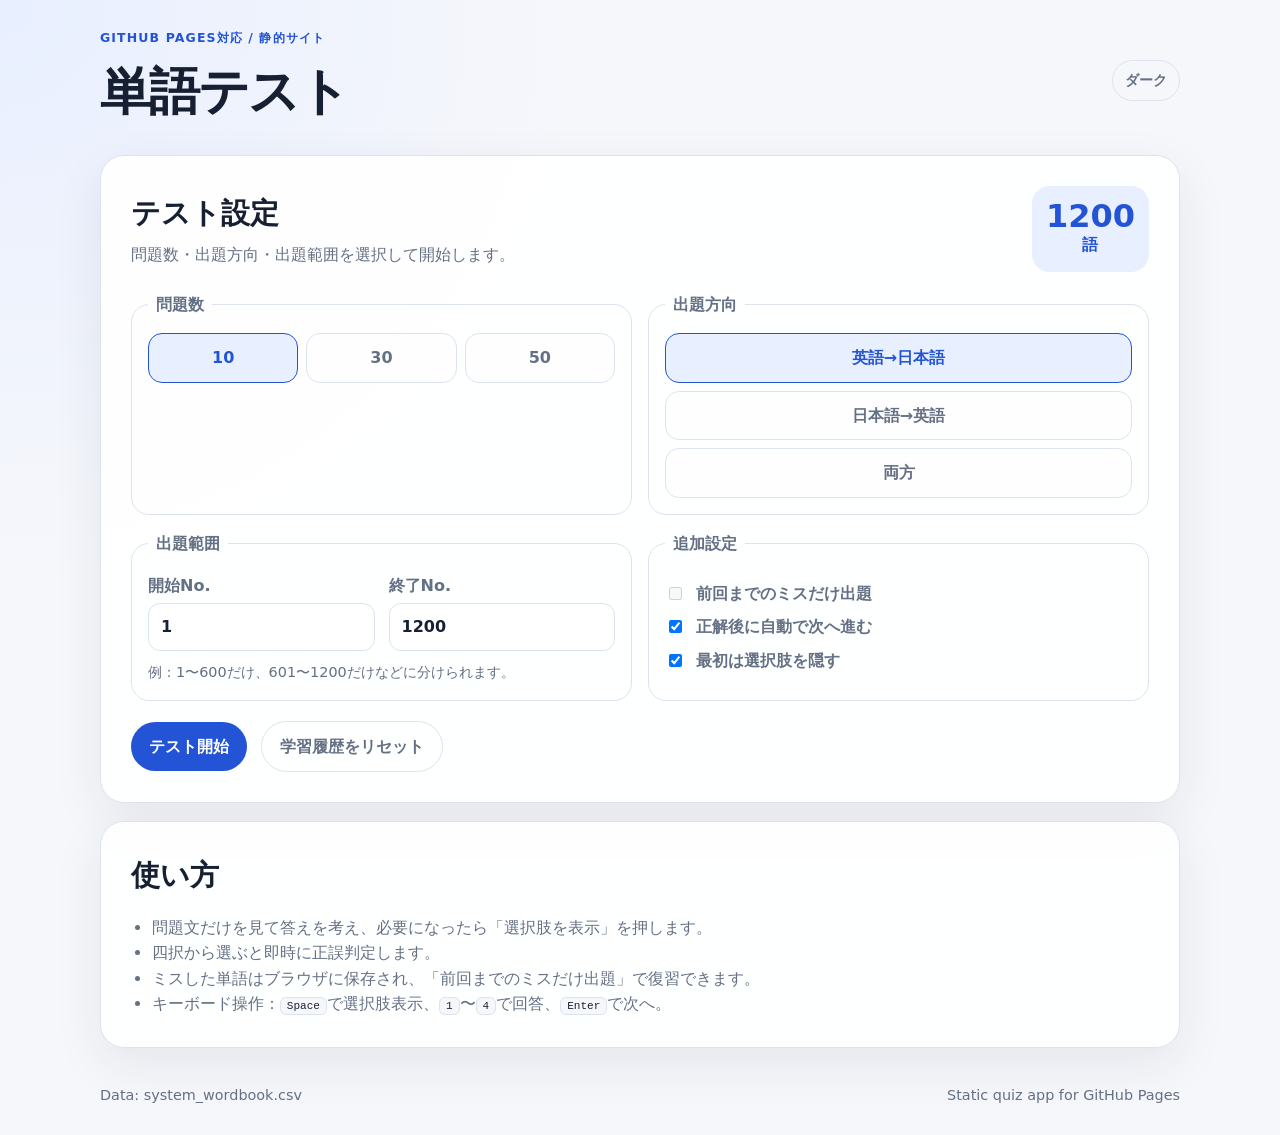
==== docs/index.html @ de62c433 "Add files via upload" ====
<!doctype html>
<html lang="ja">
<head>
  <meta charset="utf-8" />
  <meta name="viewport" content="width=device-width, initial-scale=1" />
  <title>単語テスト | System Wordbook</title>
  <meta name="description" content="CSVから作成した英単語四択テスト。日本語→英語、英語→日本語、混合に対応。" />
  <link rel="stylesheet" href="style.css" />
</head>
<body>
  <header class="site-header">
    <div>
      <p class="eyebrow">GitHub Pages対応 / 静的サイト</p>
      <h1>単語テスト</h1>
    </div>
    <button id="theme-toggle" class="ghost small" type="button" aria-label="テーマ切替">ダーク</button>
  </header>

  <main class="app-shell">
    <section id="setup-card" class="card setup-card">
      <div class="section-head">
        <div>
          <h2>テスト設定</h2>
          <p>問題数・出題方向・出題範囲を選択して開始します。</p>
        </div>
        <div class="word-count"><span id="total-words">0</span>語</div>
      </div>

      <div class="controls-grid">
        <fieldset>
          <legend>問題数</legend>
          <div class="segmented" role="radiogroup" aria-label="問題数">
            <label><input type="radio" name="count" value="10" checked><span>10</span></label>
            <label><input type="radio" name="count" value="30"><span>30</span></label>
            <label><input type="radio" name="count" value="50"><span>50</span></label>
          </div>
        </fieldset>

        <fieldset>
          <legend>出題方向</legend>
          <div class="segmented wide" role="radiogroup" aria-label="出題方向">
            <label><input type="radio" name="mode" value="en-ja" checked><span>英語→日本語</span></label>
            <label><input type="radio" name="mode" value="ja-en"><span>日本語→英語</span></label>
            <label><input type="radio" name="mode" value="mixed"><span>両方</span></label>
          </div>
        </fieldset>

        <fieldset>
          <legend>出題範囲</legend>
          <div class="range-row">
            <label>開始No.<input id="range-start" type="number" min="1" value="1" inputmode="numeric"></label>
            <label>終了No.<input id="range-end" type="number" min="1" value="1200" inputmode="numeric"></label>
          </div>
          <p class="hint">例：1〜600だけ、601〜1200だけなどに分けられます。</p>
        </fieldset>

        <fieldset>
          <legend>追加設定</legend>
          <label class="check"><input id="wrong-only" type="checkbox"> 前回までのミスだけ出題</label>
          <label class="check"><input id="auto-next" type="checkbox" checked> 正解後に自動で次へ進む</label>
          <label class="check"><input id="hide-choices" type="checkbox" checked> 最初は選択肢を隠す</label>
        </fieldset>
      </div>

      <div class="action-row">
        <button id="start-btn" class="primary" type="button">テスト開始</button>
        <button id="reset-stats-btn" class="ghost" type="button">学習履歴をリセット</button>
      </div>
    </section>

    <section id="quiz-card" class="card quiz-card hidden" aria-live="polite">
      <div class="quiz-topbar">
        <div>
          <p id="mode-label" class="eyebrow">英語→日本語</p>
          <h2 id="progress-label">1 / 10</h2>
        </div>
        <div class="scorebox">
          <span>正解 <b id="score-now">0</b></span>
          <span>連続 <b id="streak-now">0</b></span>
        </div>
      </div>

      <div class="progress" aria-hidden="true"><div id="progress-bar"></div></div>

      <article class="question-panel">
        <p id="direction-pill" class="pill">英語を日本語に</p>
        <div id="question-text" class="question-text"></div>
        <p id="question-sub" class="question-sub"></p>
      </article>

      <div id="choices-cover" class="choices-cover">
        <p>選択肢はまだ表示されていません。</p>
        <button id="show-choices-btn" class="secondary" type="button">選択肢を表示</button>
      </div>

      <div id="choices" class="choices hidden"></div>

      <div id="feedback" class="feedback hidden"></div>

      <div class="action-row between">
        <button id="quit-btn" class="ghost" type="button">終了</button>
        <div class="right-actions">
          <button id="skip-btn" class="ghost" type="button">スキップ</button>
          <button id="next-btn" class="primary hidden" type="button">次へ</button>
        </div>
      </div>
    </section>

    <section id="result-card" class="card result-card hidden">
      <div class="section-head">
        <div>
          <p class="eyebrow">結果</p>
          <h2 id="result-title">0 / 0</h2>
          <p id="result-message"></p>
        </div>
        <div class="result-rate"><span id="result-rate">0</span>%</div>
      </div>

      <div class="result-grid">
        <div class="metric"><span>正解数</span><b id="metric-correct">0</b></div>
        <div class="metric"><span>ミス</span><b id="metric-wrong">0</b></div>
        <div class="metric"><span>スキップ</span><b id="metric-skip">0</b></div>
        <div class="metric"><span>最高連続正解</span><b id="metric-best-streak">0</b></div>
      </div>

      <div id="review-wrap" class="review-wrap hidden">
        <h3>復習リスト</h3>
        <div id="review-list" class="review-list"></div>
      </div>

      <div class="action-row">
        <button id="retry-wrong-btn" class="secondary" type="button">ミスだけ再テスト</button>
        <button id="back-setup-btn" class="primary" type="button">設定に戻る</button>
      </div>
    </section>

    <section class="card help-card">
      <h2>使い方</h2>
      <ul>
        <li>問題文だけを見て答えを考え、必要になったら「選択肢を表示」を押します。</li>
        <li>四択から選ぶと即時に正誤判定します。</li>
        <li>ミスした単語はブラウザに保存され、「前回までのミスだけ出題」で復習できます。</li>
        <li>キーボード操作：<kbd>Space</kbd>で選択肢表示、<kbd>1</kbd>〜<kbd>4</kbd>で回答、<kbd>Enter</kbd>で次へ。</li>
      </ul>
    </section>
  </main>

  <footer class="site-footer">
    <span>Data: system_wordbook.csv</span>
    <span>Static quiz app for GitHub Pages</span>
  </footer>

  <script src="words.js"></script>
  <script src="app.js"></script>
</body>
</html>
---- docs/style.css ----
:root {
  --bg: #f6f7fb;
  --card: #ffffff;
  --text: #172033;
  --muted: #647084;
  --border: #dde3ee;
  --accent: #2454d6;
  --accent-soft: #e8efff;
  --ok: #147d46;
  --ok-soft: #e9f8ef;
  --bad: #c73737;
  --bad-soft: #fff0f0;
  --warn: #9c6b00;
  --shadow: 0 16px 50px rgba(23, 32, 51, .08);
}

[data-theme="dark"] {
  --bg: #0d111a;
  --card: #151b27;
  --text: #eef3ff;
  --muted: #9aa7bd;
  --border: #2a3445;
  --accent: #7aa2ff;
  --accent-soft: #1d2a44;
  --ok: #60d394;
  --ok-soft: #133324;
  --bad: #ff8888;
  --bad-soft: #351c21;
  --warn: #ffd166;
  --shadow: 0 18px 60px rgba(0, 0, 0, .22);
}

* { box-sizing: border-box; }
html { min-height: 100%; }
body {
  margin: 0;
  min-height: 100%;
  font-family: system-ui, -apple-system, BlinkMacSystemFont, "Segoe UI", sans-serif;
  color: var(--text);
  background: radial-gradient(circle at top left, var(--accent-soft), transparent 36rem), var(--bg);
  line-height: 1.6;
}

button, input { font: inherit; }
button { cursor: pointer; }
button:disabled { cursor: not-allowed; opacity: .55; }
.hidden { display: none !important; }

.site-header, .site-footer, .app-shell {
  width: min(1080px, calc(100% - 32px));
  margin-inline: auto;
}

.site-header {
  padding: 28px 0 12px;
  display: flex;
  align-items: center;
  justify-content: space-between;
  gap: 16px;
}

h1, h2, h3, p { margin-top: 0; }
h1 { margin-bottom: 0; font-size: clamp(2rem, 5vw, 3.2rem); letter-spacing: -0.04em; }
h2 { margin-bottom: .35rem; font-size: clamp(1.25rem, 3vw, 1.8rem); }
h3 { margin-bottom: .8rem; }

.eyebrow {
  margin-bottom: .2rem;
  color: var(--accent);
  font-size: .78rem;
  font-weight: 800;
  letter-spacing: .09em;
  text-transform: uppercase;
}

.app-shell {
  display: grid;
  gap: 18px;
  padding: 10px 0 36px;
}

.card {
  background: color-mix(in srgb, var(--card) 95%, transparent);
  border: 1px solid var(--border);
  border-radius: 24px;
  padding: clamp(18px, 4vw, 30px);
  box-shadow: var(--shadow);
}

.section-head, .quiz-topbar, .action-row, .between, .right-actions, .range-row, .scorebox {
  display: flex;
  align-items: center;
  gap: 14px;
}
.section-head, .quiz-topbar, .between { justify-content: space-between; }
.section-head { margin-bottom: 20px; }
.section-head p { color: var(--muted); margin-bottom: 0; }

.word-count, .result-rate {
  min-width: 92px;
  padding: 14px;
  border-radius: 18px;
  background: var(--accent-soft);
  color: var(--accent);
  font-weight: 900;
  text-align: center;
}
.word-count span, .result-rate span { font-size: 2rem; display: block; line-height: 1; }

.controls-grid {
  display: grid;
  grid-template-columns: repeat(2, minmax(0, 1fr));
  gap: 16px;
}

fieldset {
  border: 1px solid var(--border);
  border-radius: 18px;
  padding: 16px;
  margin: 0;
}
legend { padding: 0 8px; font-weight: 800; color: var(--muted); }

.segmented {
  display: grid;
  grid-template-columns: repeat(3, 1fr);
  gap: 8px;
}
.segmented.wide { grid-template-columns: 1fr; }
.segmented input { position: absolute; opacity: 0; pointer-events: none; }
.segmented span {
  display: block;
  padding: 11px 10px;
  border: 1px solid var(--border);
  border-radius: 14px;
  text-align: center;
  font-weight: 800;
  color: var(--muted);
  background: color-mix(in srgb, var(--card) 88%, var(--bg));
}
.segmented input:checked + span {
  border-color: var(--accent);
  background: var(--accent-soft);
  color: var(--accent);
}

.range-row { align-items: stretch; }
.range-row label { flex: 1; color: var(--muted); font-weight: 800; }
.range-row input {
  display: block;
  width: 100%;
  margin-top: 5px;
  padding: 10px 12px;
  border: 1px solid var(--border);
  border-radius: 12px;
  background: var(--card);
  color: var(--text);
}
.hint { margin: 10px 0 0; color: var(--muted); font-size: .9rem; }
.check { display: block; margin: 8px 0; color: var(--muted); font-weight: 700; }
.check input { margin-right: 8px; transform: translateY(1px); }

.action-row { margin-top: 20px; flex-wrap: wrap; }
.right-actions { margin-left: auto; }

button {
  border: 0;
  border-radius: 999px;
  padding: 12px 18px;
  font-weight: 850;
  transition: transform .12s ease, opacity .12s ease, border-color .12s ease;
}
button:hover { transform: translateY(-1px); }
.primary { background: var(--accent); color: white; }
.secondary { background: var(--accent-soft); color: var(--accent); }
.ghost { background: transparent; color: var(--muted); border: 1px solid var(--border); }
.small { padding: 8px 12px; font-size: .9rem; }

.quiz-card { position: relative; overflow: hidden; }
.scorebox {
  padding: 10px 14px;
  border: 1px solid var(--border);
  border-radius: 16px;
  color: var(--muted);
  font-weight: 700;
}
.scorebox b { color: var(--text); }
.progress {
  height: 9px;
  background: var(--accent-soft);
  border-radius: 999px;
  overflow: hidden;
  margin: 8px 0 24px;
}
.progress > div { height: 100%; width: 0%; background: var(--accent); transition: width .2s ease; }

.question-panel {
  padding: clamp(20px, 5vw, 38px);
  border: 1px solid var(--border);
  border-radius: 24px;
  background: linear-gradient(135deg, color-mix(in srgb, var(--accent-soft) 72%, transparent), transparent);
  text-align: center;
}
.pill {
  display: inline-block;
  margin-bottom: 12px;
  padding: 5px 10px;
  border-radius: 999px;
  background: var(--card);
  color: var(--muted);
  border: 1px solid var(--border);
  font-weight: 800;
  font-size: .86rem;
}
.question-text {
  min-height: 72px;
  display: grid;
  place-items: center;
  font-size: clamp(2rem, 7vw, 4.4rem);
  font-weight: 900;
  letter-spacing: -0.04em;
  word-break: break-word;
}
.question-text.japanese { font-size: clamp(1.55rem, 5vw, 3rem); letter-spacing: -0.02em; }
.question-sub { color: var(--muted); margin: 12px 0 0; }

.choices-cover {
  margin-top: 18px;
  padding: 22px;
  border: 1px dashed var(--border);
  border-radius: 20px;
  text-align: center;
  color: var(--muted);
}
.choices-cover p { margin-bottom: 12px; }

.choices {
  display: grid;
  grid-template-columns: repeat(2, minmax(0, 1fr));
  gap: 12px;
  margin-top: 18px;
}
.choice-btn {
  width: 100%;
  min-height: 68px;
  border: 1px solid var(--border);
  border-radius: 18px;
  background: color-mix(in srgb, var(--card) 85%, var(--bg));
  color: var(--text);
  text-align: left;
  padding: 16px;
  white-space: normal;
}
.choice-btn .num {
  display: inline-grid;
  place-items: center;
  width: 28px;
  height: 28px;
  margin-right: 8px;
  border-radius: 999px;
  background: var(--accent-soft);
  color: var(--accent);
  font-size: .86rem;
}
.choice-btn.correct { border-color: var(--ok); background: var(--ok-soft); color: var(--ok); }
.choice-btn.wrong { border-color: var(--bad); background: var(--bad-soft); color: var(--bad); }
.choice-btn.dim { opacity: .62; }

.feedback {
  margin-top: 16px;
  padding: 14px 16px;
  border-radius: 16px;
  font-weight: 800;
}
.feedback.ok { background: var(--ok-soft); color: var(--ok); }
.feedback.bad { background: var(--bad-soft); color: var(--bad); }
.feedback small { display: block; margin-top: 4px; color: var(--muted); font-weight: 700; }

.result-grid {
  display: grid;
  grid-template-columns: repeat(4, 1fr);
  gap: 12px;
}
.metric {
  border: 1px solid var(--border);
  border-radius: 18px;
  padding: 16px;
  background: color-mix(in srgb, var(--card) 88%, var(--bg));
}
.metric span { display: block; color: var(--muted); font-weight: 800; }
.metric b { font-size: 2rem; }

.review-wrap { margin-top: 24px; }
.review-list {
  display: grid;
  gap: 8px;
  max-height: 360px;
  overflow: auto;
  padding-right: 4px;
}
.review-item {
  display: grid;
  grid-template-columns: 64px 1fr 1.3fr;
  gap: 10px;
  padding: 12px;
  border: 1px solid var(--border);
  border-radius: 14px;
  background: color-mix(in srgb, var(--card) 88%, var(--bg));
}
.review-item span:first-child { color: var(--muted); font-weight: 800; }
.review-item b { word-break: break-word; }
.review-item em { color: var(--muted); font-style: normal; }

.help-card ul { margin-bottom: 0; padding-left: 1.3rem; color: var(--muted); }
kbd {
  padding: 2px 6px;
  border: 1px solid var(--border);
  border-radius: 6px;
  background: var(--bg);
  color: var(--text);
  font-size: .85em;
}

.site-footer {
  display: flex;
  justify-content: space-between;
  gap: 12px;
  padding: 0 0 28px;
  color: var(--muted);
  font-size: .9rem;
}

@media (max-width: 780px) {
  .controls-grid, .choices, .result-grid { grid-template-columns: 1fr; }
  .section-head, .quiz-topbar, .site-header, .site-footer { align-items: flex-start; }
  .section-head, .site-footer { flex-direction: column; }
  .scorebox { width: 100%; justify-content: space-between; }
  .review-item { grid-template-columns: 48px 1fr; }
  .review-item em { grid-column: 2; }
  .right-actions { margin-left: 0; width: 100%; justify-content: space-between; }
  .action-row > button { flex: 1; }
}
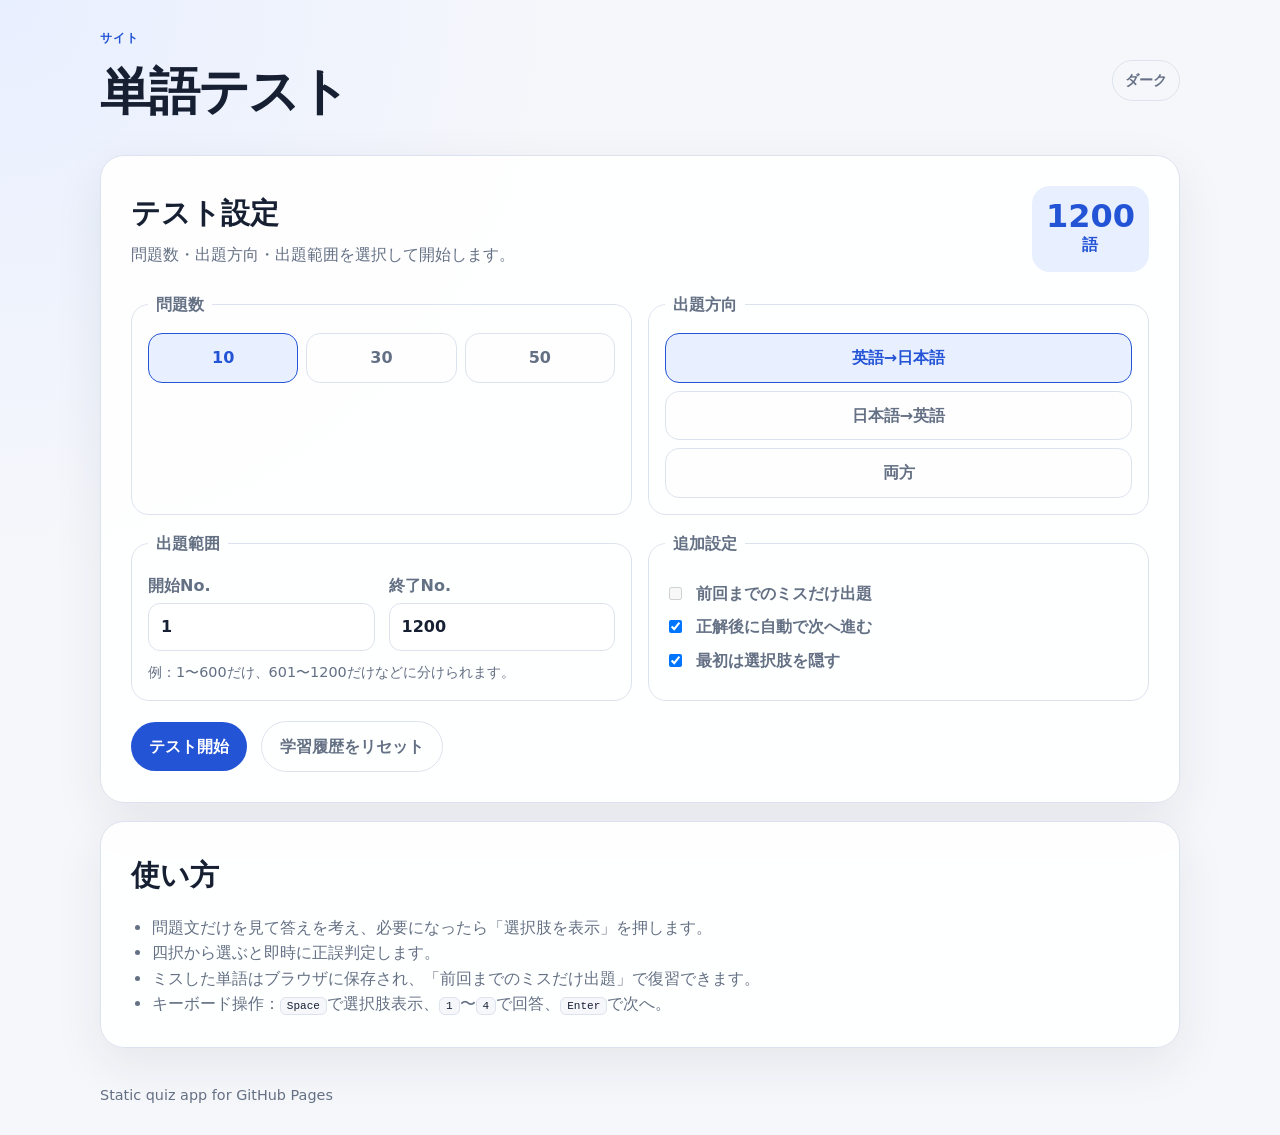
==== commit d8be520d: "Update index.html" ====
--- a/docs/index.html
+++ b/docs/index.html
@@ -3,14 +3,14 @@
 <head>
   <meta charset="utf-8" />
   <meta name="viewport" content="width=device-width, initial-scale=1" />
-  <title>単語テスト | System Wordbook</title>
+  <title>単語テスト</title>
   <meta name="description" content="CSVから作成した英単語四択テスト。日本語→英語、英語→日本語、混合に対応。" />
   <link rel="stylesheet" href="style.css" />
 </head>
 <body>
   <header class="site-header">
     <div>
-      <p class="eyebrow">GitHub Pages対応 / 静的サイト</p>
+      <p class="eyebrow">サイト</p>
       <h1>単語テスト</h1>
     </div>
     <button id="theme-toggle" class="ghost small" type="button" aria-label="テーマ切替">ダーク</button>
@@ -146,7 +146,6 @@
   </main>
 
   <footer class="site-footer">
-    <span>Data: system_wordbook.csv</span>
     <span>Static quiz app for GitHub Pages</span>
   </footer>
 
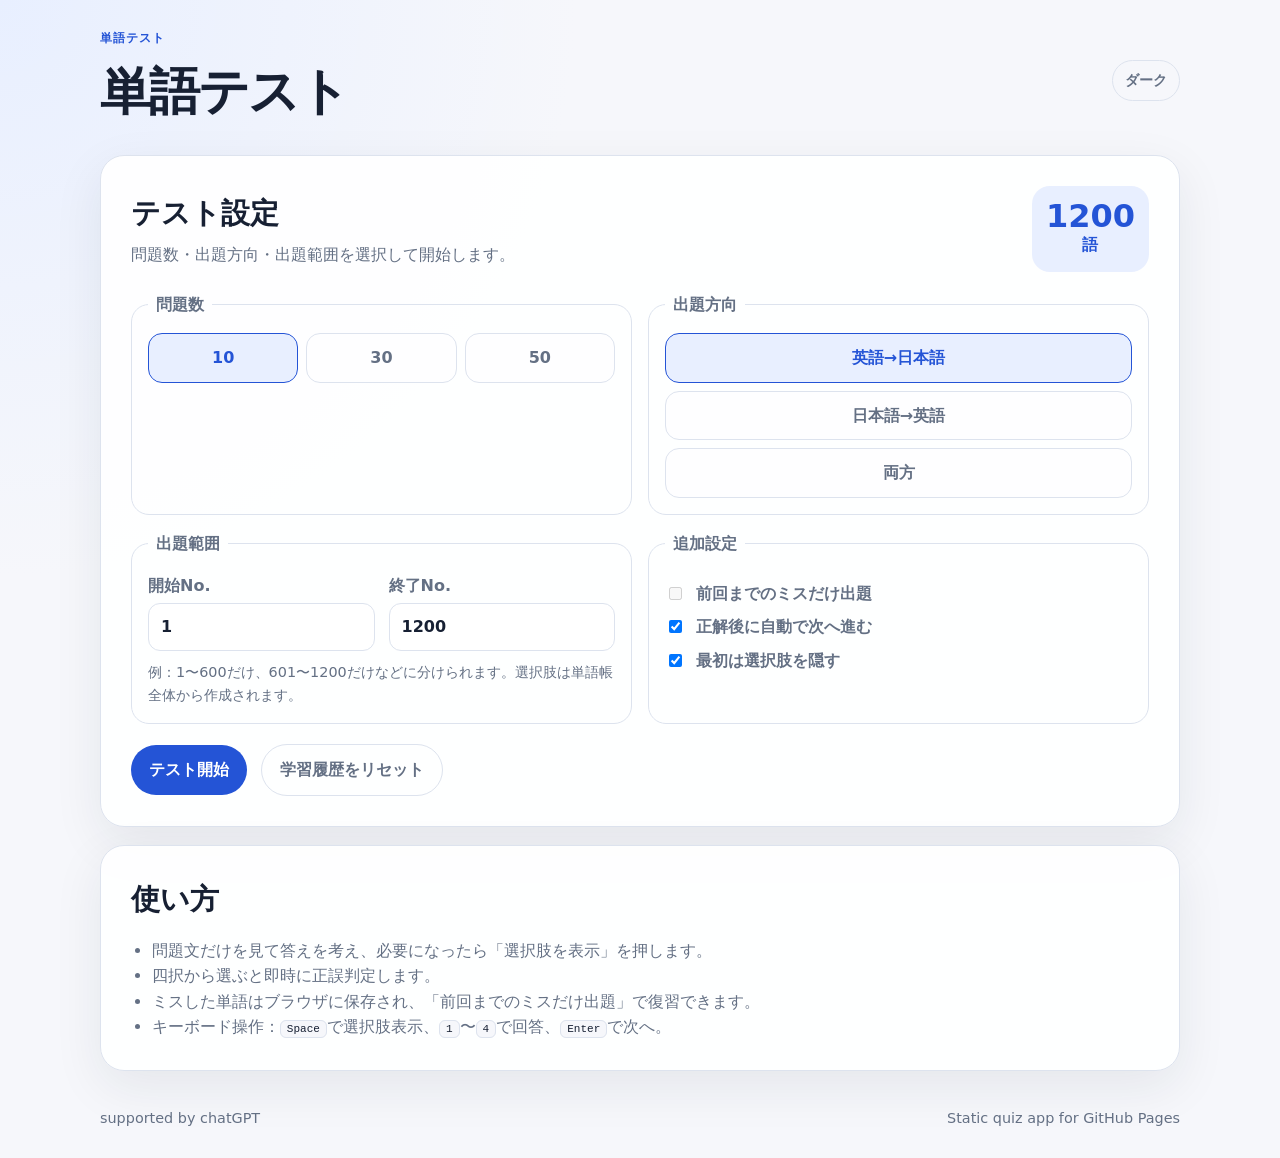
==== commit 721c3a7f: "Add files via upload" ====
--- a/docs/index.html
+++ b/docs/index.html
@@ -4,13 +4,13 @@
   <meta charset="utf-8" />
   <meta name="viewport" content="width=device-width, initial-scale=1" />
   <title>単語テスト</title>
-  <meta name="description" content="CSVから作成した英単語四択テスト。日本語→英語、英語→日本語、混合に対応。" />
+  <meta name="description" content="英単語四択テスト。日本語→英語、英語→日本語、混合に対応。" />
   <link rel="stylesheet" href="style.css" />
 </head>
 <body>
   <header class="site-header">
     <div>
-      <p class="eyebrow">サイト</p>
+      <p class="eyebrow">単語テスト</p>
       <h1>単語テスト</h1>
     </div>
     <button id="theme-toggle" class="ghost small" type="button" aria-label="テーマ切替">ダーク</button>
@@ -51,7 +51,7 @@
             <label>開始No.<input id="range-start" type="number" min="1" value="1" inputmode="numeric"></label>
             <label>終了No.<input id="range-end" type="number" min="1" value="1200" inputmode="numeric"></label>
           </div>
-          <p class="hint">例：1〜600だけ、601〜1200だけなどに分けられます。</p>
+          <p class="hint">例：1〜600だけ、601〜1200だけなどに分けられます。選択肢は単語帳全体から作成されます。</p>
         </fieldset>
 
         <fieldset>
@@ -146,6 +146,7 @@
   </main>
 
   <footer class="site-footer">
+    <span>supported by chatGPT</span>
     <span>Static quiz app for GitHub Pages</span>
   </footer>
 
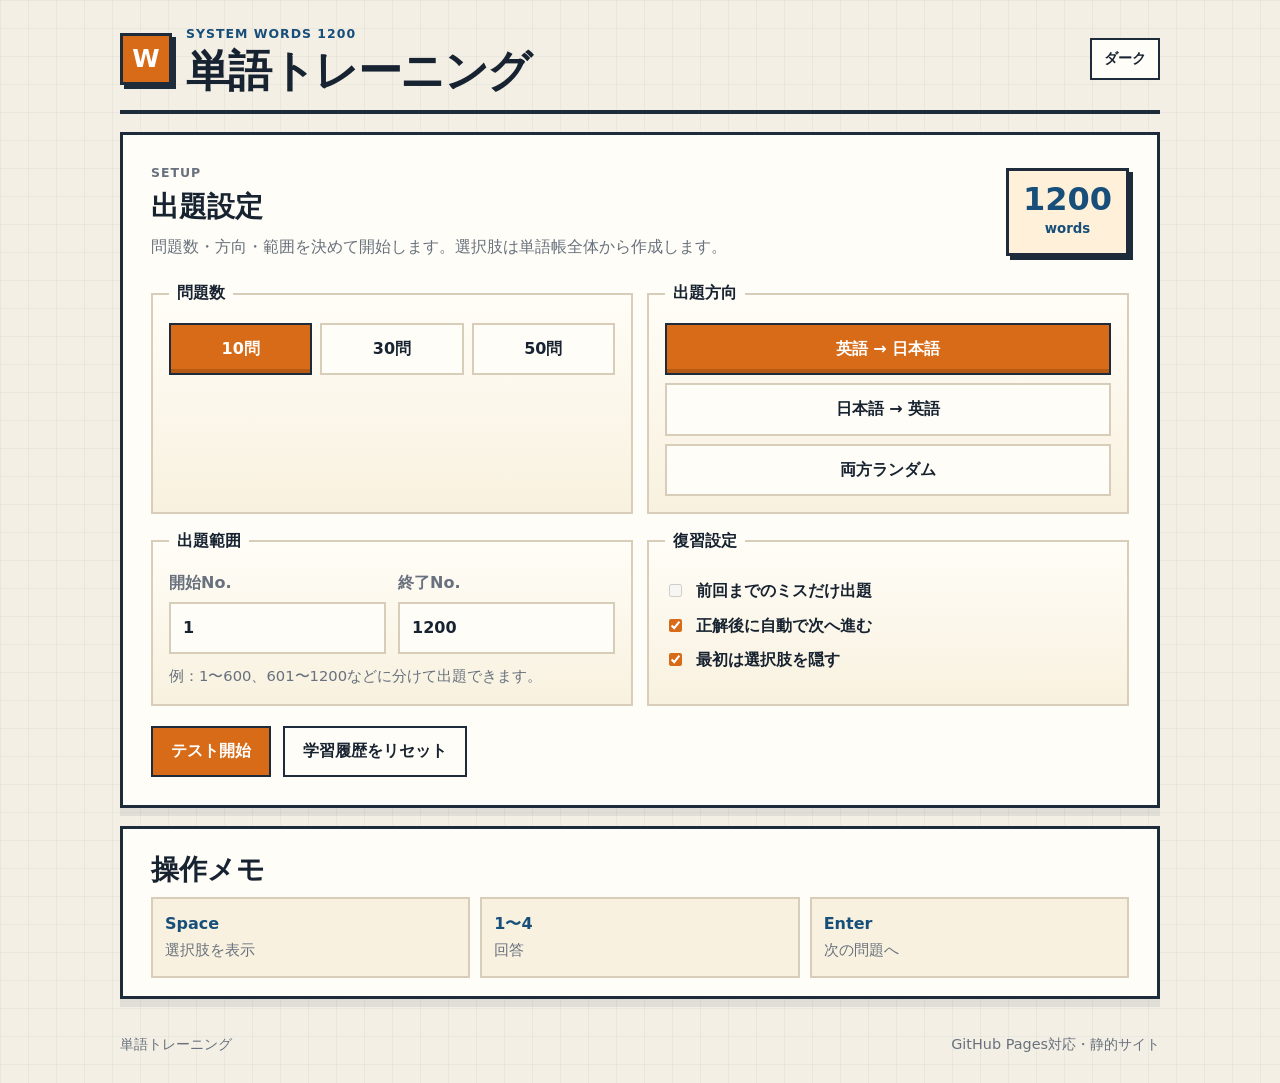
==== commit e36c27d7: "Add files via upload" ====
--- a/docs/index.html
+++ b/docs/index.html
@@ -3,15 +3,18 @@
 <head>
   <meta charset="utf-8" />
   <meta name="viewport" content="width=device-width, initial-scale=1" />
-  <title>単語テスト</title>
-  <meta name="description" content="英単語四択テスト。日本語→英語、英語→日本語、混合に対応。" />
+  <title>単語トレーニング</title>
+  <meta name="description" content="英単語四択トレーニング。日本語→英語、英語→日本語、混合に対応。" />
   <link rel="stylesheet" href="style.css" />
 </head>
 <body>
   <header class="site-header">
-    <div>
-      <p class="eyebrow">単語テスト</p>
-      <h1>単語テスト</h1>
+    <div class="brand">
+      <div class="brand-mark">W</div>
+      <div>
+        <p class="eyebrow">SYSTEM WORDS 1200</p>
+        <h1>単語トレーニング</h1>
+      </div>
     </div>
     <button id="theme-toggle" class="ghost small" type="button" aria-label="テーマ切替">ダーク</button>
   </header>
@@ -20,28 +23,29 @@
     <section id="setup-card" class="card setup-card">
       <div class="section-head">
         <div>
-          <h2>テスト設定</h2>
-          <p>問題数・出題方向・出題範囲を選択して開始します。</p>
+          <p class="section-kicker">SETUP</p>
+          <h2>出題設定</h2>
+          <p>問題数・方向・範囲を決めて開始します。選択肢は単語帳全体から作成します。</p>
         </div>
-        <div class="word-count"><span id="total-words">0</span>語</div>
+        <div class="word-count"><span id="total-words">0</span><small>words</small></div>
       </div>
 
       <div class="controls-grid">
         <fieldset>
           <legend>問題数</legend>
           <div class="segmented" role="radiogroup" aria-label="問題数">
-            <label><input type="radio" name="count" value="10" checked><span>10</span></label>
-            <label><input type="radio" name="count" value="30"><span>30</span></label>
-            <label><input type="radio" name="count" value="50"><span>50</span></label>
+            <label><input type="radio" name="count" value="10" checked><span>10問</span></label>
+            <label><input type="radio" name="count" value="30"><span>30問</span></label>
+            <label><input type="radio" name="count" value="50"><span>50問</span></label>
           </div>
         </fieldset>
 
         <fieldset>
           <legend>出題方向</legend>
           <div class="segmented wide" role="radiogroup" aria-label="出題方向">
-            <label><input type="radio" name="mode" value="en-ja" checked><span>英語→日本語</span></label>
-            <label><input type="radio" name="mode" value="ja-en"><span>日本語→英語</span></label>
-            <label><input type="radio" name="mode" value="mixed"><span>両方</span></label>
+            <label><input type="radio" name="mode" value="en-ja" checked><span>英語 → 日本語</span></label>
+            <label><input type="radio" name="mode" value="ja-en"><span>日本語 → 英語</span></label>
+            <label><input type="radio" name="mode" value="mixed"><span>両方ランダム</span></label>
           </div>
         </fieldset>
 
@@ -51,11 +55,11 @@
             <label>開始No.<input id="range-start" type="number" min="1" value="1" inputmode="numeric"></label>
             <label>終了No.<input id="range-end" type="number" min="1" value="1200" inputmode="numeric"></label>
           </div>
-          <p class="hint">例：1〜600だけ、601〜1200だけなどに分けられます。選択肢は単語帳全体から作成されます。</p>
+          <p class="hint">例：1〜600、601〜1200などに分けて出題できます。</p>
         </fieldset>
 
         <fieldset>
-          <legend>追加設定</legend>
+          <legend>復習設定</legend>
           <label class="check"><input id="wrong-only" type="checkbox"> 前回までのミスだけ出題</label>
           <label class="check"><input id="auto-next" type="checkbox" checked> 正解後に自動で次へ進む</label>
           <label class="check"><input id="hide-choices" type="checkbox" checked> 最初は選択肢を隠す</label>
@@ -89,12 +93,11 @@
       </article>
 
       <div id="choices-cover" class="choices-cover">
-        <p>選択肢はまだ表示されていません。</p>
+        <p>答えを思い出してから選択肢を表示します。</p>
         <button id="show-choices-btn" class="secondary" type="button">選択肢を表示</button>
       </div>
 
       <div id="choices" class="choices hidden"></div>
-
       <div id="feedback" class="feedback hidden"></div>
 
       <div class="action-row between">
@@ -109,11 +112,11 @@
     <section id="result-card" class="card result-card hidden">
       <div class="section-head">
         <div>
-          <p class="eyebrow">結果</p>
+          <p class="section-kicker">RESULT</p>
           <h2 id="result-title">0 / 0</h2>
           <p id="result-message"></p>
         </div>
-        <div class="result-rate"><span id="result-rate">0</span>%</div>
+        <div class="result-rate"><span id="result-rate">0</span><small>%</small></div>
       </div>
 
       <div class="result-grid">
@@ -135,19 +138,18 @@
     </section>
 
     <section class="card help-card">
-      <h2>使い方</h2>
-      <ul>
-        <li>問題文だけを見て答えを考え、必要になったら「選択肢を表示」を押します。</li>
-        <li>四択から選ぶと即時に正誤判定します。</li>
-        <li>ミスした単語はブラウザに保存され、「前回までのミスだけ出題」で復習できます。</li>
-        <li>キーボード操作：<kbd>Space</kbd>で選択肢表示、<kbd>1</kbd>〜<kbd>4</kbd>で回答、<kbd>Enter</kbd>で次へ。</li>
-      </ul>
+      <h2>操作メモ</h2>
+      <div class="help-grid">
+        <p><b>Space</b><span>選択肢を表示</span></p>
+        <p><b>1〜4</b><span>回答</span></p>
+        <p><b>Enter</b><span>次の問題へ</span></p>
+      </div>
     </section>
   </main>
 
   <footer class="site-footer">
-    <span>supported by chatGPT</span>
-    <span>Static quiz app for GitHub Pages</span>
+    <span>単語トレーニング</span>
+    <span>GitHub Pages対応・静的サイト</span>
   </footer>
 
   <script src="words.js"></script>
--- a/docs/style.css
+++ b/docs/style.css
@@ -1,33 +1,37 @@
 :root {
-  --bg: #f6f7fb;
-  --card: #ffffff;
-  --text: #172033;
-  --muted: #647084;
-  --border: #dde3ee;
-  --accent: #2454d6;
-  --accent-soft: #e8efff;
-  --ok: #147d46;
-  --ok-soft: #e9f8ef;
-  --bad: #c73737;
-  --bad-soft: #fff0f0;
-  --warn: #9c6b00;
-  --shadow: 0 16px 50px rgba(23, 32, 51, .08);
+  --bg: #f3efe5;
+  --paper: #fffdf7;
+  --paper-2: #f8f1df;
+  --text: #182331;
+  --muted: #68717d;
+  --line: #d8cdb8;
+  --line-strong: #1d2b3a;
+  --accent: #d86b18;
+  --accent-2: #174f7a;
+  --accent-soft: #fff0d9;
+  --ok: #14724d;
+  --ok-soft: #e6f4ed;
+  --bad: #b9332f;
+  --bad-soft: #fae7e5;
+  --shadow: 0 8px 0 rgba(24, 35, 49, .08);
 }
 
 [data-theme="dark"] {
-  --bg: #0d111a;
-  --card: #151b27;
-  --text: #eef3ff;
-  --muted: #9aa7bd;
-  --border: #2a3445;
-  --accent: #7aa2ff;
-  --accent-soft: #1d2a44;
-  --ok: #60d394;
-  --ok-soft: #133324;
-  --bad: #ff8888;
-  --bad-soft: #351c21;
-  --warn: #ffd166;
-  --shadow: 0 18px 60px rgba(0, 0, 0, .22);
+  --bg: #111820;
+  --paper: #18212b;
+  --paper-2: #222d38;
+  --text: #f6f0e3;
+  --muted: #b6aa95;
+  --line: #3e4a57;
+  --line-strong: #f6f0e3;
+  --accent: #f0a04b;
+  --accent-2: #70b7e3;
+  --accent-soft: #332517;
+  --ok: #72d39e;
+  --ok-soft: #173327;
+  --bad: #ff928c;
+  --bad-soft: #351d1d;
+  --shadow: 0 8px 0 rgba(0, 0, 0, .22);
 }
 
 * { box-sizing: border-box; }
@@ -35,10 +39,14 @@
 body {
   margin: 0;
   min-height: 100%;
-  font-family: system-ui, -apple-system, BlinkMacSystemFont, "Segoe UI", sans-serif;
   color: var(--text);
-  background: radial-gradient(circle at top left, var(--accent-soft), transparent 36rem), var(--bg);
-  line-height: 1.6;
+  background:
+    linear-gradient(90deg, rgba(24,35,49,.045) 1px, transparent 1px),
+    linear-gradient(rgba(24,35,49,.035) 1px, transparent 1px),
+    var(--bg);
+  background-size: 28px 28px;
+  font-family: "Yu Gothic", "Hiragino Kaku Gothic ProN", Meiryo, system-ui, sans-serif;
+  line-height: 1.65;
 }
 
 button, input { font: inherit; }
@@ -46,80 +54,127 @@
 button:disabled { cursor: not-allowed; opacity: .55; }
 .hidden { display: none !important; }
 
-.site-header, .site-footer, .app-shell {
-  width: min(1080px, calc(100% - 32px));
+.site-header,
+.site-footer,
+.app-shell {
+  width: min(1040px, calc(100% - 28px));
   margin-inline: auto;
 }
 
 .site-header {
-  padding: 28px 0 12px;
   display: flex;
   align-items: center;
   justify-content: space-between;
   gap: 16px;
-}
-
-h1, h2, h3, p { margin-top: 0; }
-h1 { margin-bottom: 0; font-size: clamp(2rem, 5vw, 3.2rem); letter-spacing: -0.04em; }
-h2 { margin-bottom: .35rem; font-size: clamp(1.25rem, 3vw, 1.8rem); }
-h3 { margin-bottom: .8rem; }
-
-.eyebrow {
-  margin-bottom: .2rem;
-  color: var(--accent);
-  font-size: .78rem;
-  font-weight: 800;
-  letter-spacing: .09em;
-  text-transform: uppercase;
-}
-
-.app-shell {
-  display: grid;
-  gap: 18px;
-  padding: 10px 0 36px;
-}
-
-.card {
-  background: color-mix(in srgb, var(--card) 95%, transparent);
-  border: 1px solid var(--border);
-  border-radius: 24px;
-  padding: clamp(18px, 4vw, 30px);
-  box-shadow: var(--shadow);
-}
-
-.section-head, .quiz-topbar, .action-row, .between, .right-actions, .range-row, .scorebox {
+  padding: 24px 0 16px;
+  border-bottom: 4px solid var(--line-strong);
+}
+
+.brand {
   display: flex;
   align-items: center;
   gap: 14px;
 }
-.section-head, .quiz-topbar, .between { justify-content: space-between; }
+
+.brand-mark {
+  display: grid;
+  place-items: center;
+  width: 52px;
+  height: 52px;
+  border: 3px solid var(--line-strong);
+  background: var(--accent);
+  color: #fff;
+  font-weight: 900;
+  font-size: 1.55rem;
+  box-shadow: 4px 4px 0 var(--line-strong);
+}
+
+h1, h2, h3, p { margin-top: 0; }
+h1 {
+  margin-bottom: 0;
+  font-size: clamp(1.75rem, 4.3vw, 2.75rem);
+  letter-spacing: -.035em;
+  line-height: 1.05;
+}
+h2 { margin-bottom: .25rem; font-size: clamp(1.25rem, 2.8vw, 1.75rem); }
+h3 { margin-bottom: .7rem; }
+
+.eyebrow,
+.section-kicker {
+  margin-bottom: .22rem;
+  color: var(--accent-2);
+  font-size: .78rem;
+  font-weight: 900;
+  letter-spacing: .08em;
+}
+
+.app-shell {
+  display: grid;
+  gap: 18px;
+  padding: 18px 0 34px;
+}
+
+.card {
+  background: var(--paper);
+  border: 3px solid var(--line-strong);
+  box-shadow: var(--shadow);
+  padding: clamp(16px, 3.5vw, 28px);
+}
+
+.section-head,
+.quiz-topbar,
+.action-row,
+.between,
+.right-actions,
+.range-row,
+.scorebox {
+  display: flex;
+  align-items: center;
+  gap: 12px;
+}
+.section-head,
+.quiz-topbar,
+.between { justify-content: space-between; }
 .section-head { margin-bottom: 20px; }
 .section-head p { color: var(--muted); margin-bottom: 0; }
 
-.word-count, .result-rate {
-  min-width: 92px;
-  padding: 14px;
-  border-radius: 18px;
+.word-count,
+.result-rate {
+  min-width: 104px;
+  padding: 12px 14px;
+  border: 3px solid var(--line-strong);
   background: var(--accent-soft);
-  color: var(--accent);
-  font-weight: 900;
+  color: var(--accent-2);
   text-align: center;
-}
-.word-count span, .result-rate span { font-size: 2rem; display: block; line-height: 1; }
+  box-shadow: 4px 4px 0 var(--line-strong);
+}
+.word-count span,
+.result-rate span {
+  display: block;
+  font-size: 2rem;
+  line-height: 1;
+  font-weight: 900;
+}
+.word-count small,
+.result-rate small { font-weight: 900; }
 
 .controls-grid {
   display: grid;
   grid-template-columns: repeat(2, minmax(0, 1fr));
-  gap: 16px;
+  gap: 14px;
 }
 
 fieldset {
-  border: 1px solid var(--border);
-  border-radius: 18px;
+  margin: 0;
   padding: 16px;
-  margin: 0;
-}
-legend { padding: 0 8px; font-weight: 800; color: var(--muted); }
+  border: 2px solid var(--line);
+  background: linear-gradient(180deg, var(--paper), var(--paper-2));
+}
+legend {
+  padding: 0 8px;
+  color: var(--text);
+  font-weight: 900;
+}
 
 .segmented {
   display: grid;
@@ -131,104 +186,120 @@
 .segmented span {
   display: block;
   padding: 11px 10px;
-  border: 1px solid var(--border);
-  border-radius: 14px;
+  border: 2px solid var(--line);
+  background: var(--paper);
+  color: var(--text);
   text-align: center;
-  font-weight: 800;
-  color: var(--muted);
-  background: color-mix(in srgb, var(--card) 88%, var(--bg));
+  font-weight: 900;
 }
 .segmented input:checked + span {
-  border-color: var(--accent);
-  background: var(--accent-soft);
-  color: var(--accent);
+  border-color: var(--line-strong);
+  background: var(--accent);
+  color: #fff;
+  box-shadow: inset 0 -4px 0 rgba(0,0,0,.16);
 }
 
 .range-row { align-items: stretch; }
-.range-row label { flex: 1; color: var(--muted); font-weight: 800; }
+.range-row label { flex: 1; color: var(--muted); font-weight: 900; }
 .range-row input {
   display: block;
   width: 100%;
   margin-top: 5px;
-  padding: 10px 12px;
-  border: 1px solid var(--border);
-  border-radius: 12px;
-  background: var(--card);
+  padding: 11px 12px;
+  border: 2px solid var(--line);
+  background: var(--paper);
   color: var(--text);
-}
-.hint { margin: 10px 0 0; color: var(--muted); font-size: .9rem; }
-.check { display: block; margin: 8px 0; color: var(--muted); font-weight: 700; }
-.check input { margin-right: 8px; transform: translateY(1px); }
+  font-weight: 800;
+}
+.range-row input:focus,
+button:focus-visible {
+  outline: 3px solid rgba(216,107,24,.35);
+  outline-offset: 2px;
+}
+.hint { margin: 10px 0 0; color: var(--muted); font-size: .92rem; }
+.check { display: block; margin: 8px 0; color: var(--text); font-weight: 800; }
+.check input { margin-right: 8px; transform: translateY(1px); accent-color: var(--accent); }
 
 .action-row { margin-top: 20px; flex-wrap: wrap; }
 .right-actions { margin-left: auto; }
 
 button {
-  border: 0;
-  border-radius: 999px;
-  padding: 12px 18px;
-  font-weight: 850;
-  transition: transform .12s ease, opacity .12s ease, border-color .12s ease;
-}
-button:hover { transform: translateY(-1px); }
-.primary { background: var(--accent); color: white; }
-.secondary { background: var(--accent-soft); color: var(--accent); }
-.ghost { background: transparent; color: var(--muted); border: 1px solid var(--border); }
-.small { padding: 8px 12px; font-size: .9rem; }
-
-.quiz-card { position: relative; overflow: hidden; }
+  min-height: 44px;
+  border: 2px solid var(--line-strong);
+  padding: 10px 18px;
+  font-weight: 900;
+  transition: transform .1s ease, box-shadow .1s ease, opacity .1s ease;
+}
+button:hover { transform: translate(-1px, -1px); box-shadow: 3px 3px 0 var(--line-strong); }
+button:active { transform: translate(0, 0); box-shadow: none; }
+.primary { background: var(--accent); color: #fff; }
+.secondary { background: var(--accent-2); color: #fff; }
+.ghost { background: var(--paper); color: var(--text); }
+.small { min-height: 38px; padding: 7px 12px; font-size: .9rem; }
+
 .scorebox {
-  padding: 10px 14px;
-  border: 1px solid var(--border);
-  border-radius: 16px;
+  padding: 9px 12px;
+  border: 2px solid var(--line);
+  background: var(--paper-2);
   color: var(--muted);
-  font-weight: 700;
-}
-.scorebox b { color: var(--text); }
+  font-weight: 900;
+}
+.scorebox b { color: var(--accent); }
+
 .progress {
-  height: 9px;
-  background: var(--accent-soft);
-  border-radius: 999px;
+  height: 12px;
+  border: 2px solid var(--line-strong);
+  background: var(--paper-2);
   overflow: hidden;
-  margin: 8px 0 24px;
-}
-.progress > div { height: 100%; width: 0%; background: var(--accent); transition: width .2s ease; }
+  margin: 8px 0 22px;
+}
+.progress > div {
+  height: 100%;
+  width: 0%;
+  background: repeating-linear-gradient(45deg, var(--accent), var(--accent) 10px, #f09a31 10px, #f09a31 20px);
+  transition: width .2s ease;
+}
 
 .question-panel {
-  padding: clamp(20px, 5vw, 38px);
-  border: 1px solid var(--border);
-  border-radius: 24px;
-  background: linear-gradient(135deg, color-mix(in srgb, var(--accent-soft) 72%, transparent), transparent);
+  padding: clamp(22px, 5vw, 42px);
+  border: 3px solid var(--line-strong);
+  background:
+    linear-gradient(180deg, rgba(255,255,255,.12), transparent),
+    var(--paper-2);
   text-align: center;
 }
 .pill {
   display: inline-block;
-  margin-bottom: 12px;
-  padding: 5px 10px;
-  border-radius: 999px;
-  background: var(--card);
-  color: var(--muted);
-  border: 1px solid var(--border);
-  font-weight: 800;
+  margin-bottom: 14px;
+  padding: 4px 10px;
+  border: 2px solid var(--line-strong);
+  background: var(--paper);
+  color: var(--accent-2);
+  font-weight: 900;
   font-size: .86rem;
 }
 .question-text {
-  min-height: 72px;
+  min-height: 76px;
   display: grid;
   place-items: center;
-  font-size: clamp(2rem, 7vw, 4.4rem);
-  font-weight: 900;
-  letter-spacing: -0.04em;
+  font-size: clamp(2.1rem, 7vw, 4.7rem);
+  font-family: Georgia, "Times New Roman", "Yu Mincho", serif;
+  font-weight: 900;
+  letter-spacing: -.03em;
   word-break: break-word;
 }
-.question-text.japanese { font-size: clamp(1.55rem, 5vw, 3rem); letter-spacing: -0.02em; }
-.question-sub { color: var(--muted); margin: 12px 0 0; }
+.question-text.japanese {
+  font-family: "Yu Gothic", "Hiragino Kaku Gothic ProN", Meiryo, sans-serif;
+  font-size: clamp(1.45rem, 4.8vw, 3rem);
+  letter-spacing: -.02em;
+}
+.question-sub { margin: 12px 0 0; color: var(--muted); font-weight: 900; }
 
 .choices-cover {
-  margin-top: 18px;
-  padding: 22px;
-  border: 1px dashed var(--border);
-  border-radius: 20px;
+  margin-top: 16px;
+  padding: 20px;
+  border: 2px dashed var(--line-strong);
+  background: var(--paper);
   text-align: center;
   color: var(--muted);
 }
@@ -237,18 +308,15 @@
 .choices {
   display: grid;
   grid-template-columns: repeat(2, minmax(0, 1fr));
-  gap: 12px;
-  margin-top: 18px;
+  gap: 10px;
+  margin-top: 16px;
 }
 .choice-btn {
   width: 100%;
-  min-height: 68px;
-  border: 1px solid var(--border);
-  border-radius: 18px;
-  background: color-mix(in srgb, var(--card) 85%, var(--bg));
+  min-height: 66px;
+  background: var(--paper);
   color: var(--text);
   text-align: left;
-  padding: 16px;
   white-space: normal;
 }
 .choice-btn .num {
@@ -257,40 +325,39 @@
   width: 28px;
   height: 28px;
   margin-right: 8px;
-  border-radius: 999px;
+  border: 2px solid var(--line-strong);
   background: var(--accent-soft);
-  color: var(--accent);
+  color: var(--accent-2);
   font-size: .86rem;
 }
 .choice-btn.correct { border-color: var(--ok); background: var(--ok-soft); color: var(--ok); }
 .choice-btn.wrong { border-color: var(--bad); background: var(--bad-soft); color: var(--bad); }
-.choice-btn.dim { opacity: .62; }
+.choice-btn.dim { opacity: .55; }
 
 .feedback {
   margin-top: 16px;
-  padding: 14px 16px;
-  border-radius: 16px;
-  font-weight: 800;
+  padding: 13px 15px;
+  border: 2px solid currentColor;
+  font-weight: 900;
 }
 .feedback.ok { background: var(--ok-soft); color: var(--ok); }
 .feedback.bad { background: var(--bad-soft); color: var(--bad); }
-.feedback small { display: block; margin-top: 4px; color: var(--muted); font-weight: 700; }
+.feedback small { display: block; margin-top: 4px; color: var(--muted); font-weight: 800; }
 
 .result-grid {
   display: grid;
   grid-template-columns: repeat(4, 1fr);
-  gap: 12px;
+  gap: 10px;
 }
 .metric {
-  border: 1px solid var(--border);
-  border-radius: 18px;
-  padding: 16px;
-  background: color-mix(in srgb, var(--card) 88%, var(--bg));
-}
-.metric span { display: block; color: var(--muted); font-weight: 800; }
+  border: 2px solid var(--line);
+  padding: 14px;
+  background: var(--paper-2);
+}
+.metric span { display: block; color: var(--muted); font-weight: 900; }
 .metric b { font-size: 2rem; }
 
-.review-wrap { margin-top: 24px; }
+.review-wrap { margin-top: 22px; }
 .review-list {
   display: grid;
   gap: 8px;
@@ -302,41 +369,54 @@
   display: grid;
   grid-template-columns: 64px 1fr 1.3fr;
   gap: 10px;
-  padding: 12px;
-  border: 1px solid var(--border);
-  border-radius: 14px;
-  background: color-mix(in srgb, var(--card) 88%, var(--bg));
-}
-.review-item span:first-child { color: var(--muted); font-weight: 800; }
+  padding: 11px;
+  border: 2px solid var(--line);
+  background: var(--paper-2);
+}
+.review-item span:first-child { color: var(--muted); font-weight: 900; }
 .review-item b { word-break: break-word; }
 .review-item em { color: var(--muted); font-style: normal; }
 
-.help-card ul { margin-bottom: 0; padding-left: 1.3rem; color: var(--muted); }
-kbd {
-  padding: 2px 6px;
-  border: 1px solid var(--border);
-  border-radius: 6px;
-  background: var(--bg);
-  color: var(--text);
-  font-size: .85em;
-}
+.help-card { padding-block: 18px; }
+.help-grid {
+  display: grid;
+  grid-template-columns: repeat(3, 1fr);
+  gap: 10px;
+}
+.help-grid p {
+  margin: 0;
+  padding: 12px;
+  border: 2px solid var(--line);
+  background: var(--paper-2);
+}
+.help-grid b { display: block; color: var(--accent-2); }
+.help-grid span { color: var(--muted); font-size: .92rem; }
 
 .site-footer {
   display: flex;
   justify-content: space-between;
   gap: 12px;
-  padding: 0 0 28px;
+  padding: 0 0 26px;
   color: var(--muted);
   font-size: .9rem;
 }
 
 @media (max-width: 780px) {
-  .controls-grid, .choices, .result-grid { grid-template-columns: 1fr; }
-  .section-head, .quiz-topbar, .site-header, .site-footer { align-items: flex-start; }
-  .section-head, .site-footer { flex-direction: column; }
+  .site-header,
+  .section-head,
+  .quiz-topbar,
+  .site-footer { align-items: flex-start; }
+  .site-header,
+  .section-head,
+  .site-footer { flex-direction: column; }
+  .controls-grid,
+  .choices,
+  .result-grid,
+  .help-grid { grid-template-columns: 1fr; }
+  .brand-mark { width: 46px; height: 46px; }
   .scorebox { width: 100%; justify-content: space-between; }
+  .right-actions { margin-left: 0; width: 100%; justify-content: space-between; }
+  .action-row > button { flex: 1; }
   .review-item { grid-template-columns: 48px 1fr; }
   .review-item em { grid-column: 2; }
-  .right-actions { margin-left: 0; width: 100%; justify-content: space-between; }
-  .action-row > button { flex: 1; }
-}
+}
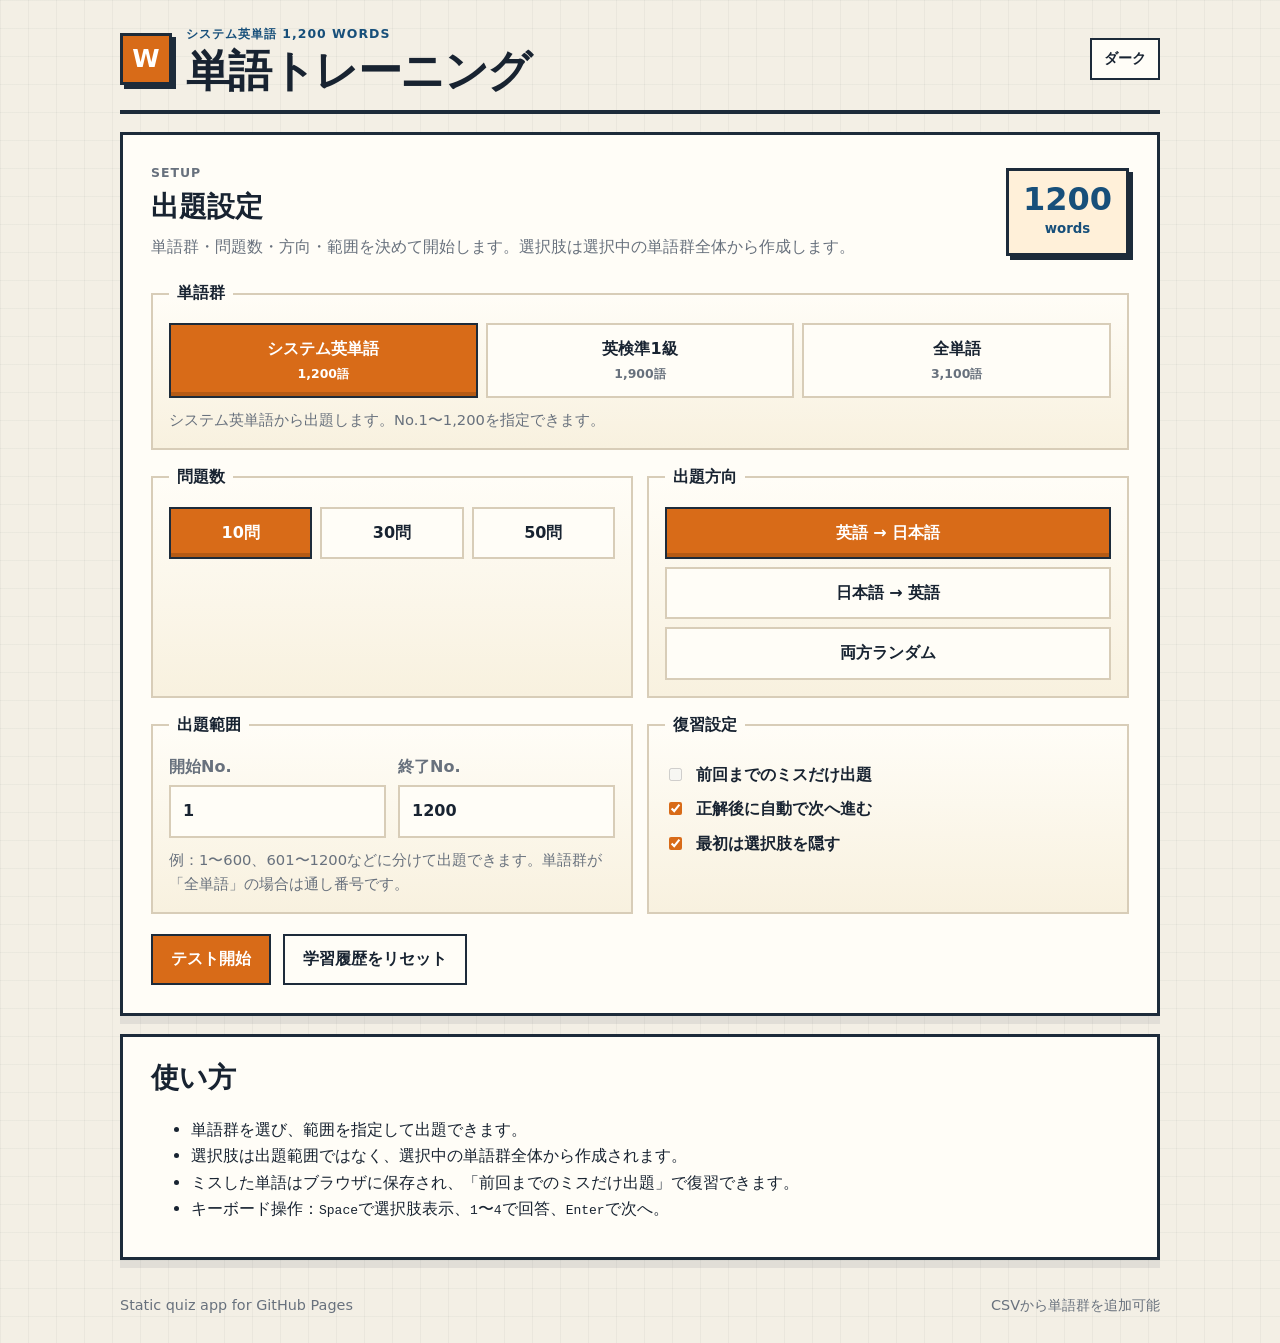
==== commit fbf3beb3: "Add files via upload" ====
--- a/docs/index.html
+++ b/docs/index.html
@@ -4,7 +4,7 @@
   <meta charset="utf-8" />
   <meta name="viewport" content="width=device-width, initial-scale=1" />
   <title>単語トレーニング</title>
-  <meta name="description" content="英単語四択トレーニング。日本語→英語、英語→日本語、混合に対応。" />
+  <meta name="description" content="複数の単語群に対応した英単語四択トレーニング。日本語→英語、英語→日本語、混合に対応。" />
   <link rel="stylesheet" href="style.css" />
 </head>
 <body>
@@ -12,7 +12,7 @@
     <div class="brand">
       <div class="brand-mark">W</div>
       <div>
-        <p class="eyebrow">SYSTEM WORDS 1200</p>
+        <p id="brand-subtitle" class="eyebrow">WORD TRAINING</p>
         <h1>単語トレーニング</h1>
       </div>
     </div>
@@ -25,12 +25,18 @@
         <div>
           <p class="section-kicker">SETUP</p>
           <h2>出題設定</h2>
-          <p>問題数・方向・範囲を決めて開始します。選択肢は単語帳全体から作成します。</p>
+          <p>単語群・問題数・方向・範囲を決めて開始します。選択肢は選択中の単語群全体から作成します。</p>
         </div>
         <div class="word-count"><span id="total-words">0</span><small>words</small></div>
       </div>
 
       <div class="controls-grid">
+        <fieldset class="wide-field">
+          <legend>単語群</legend>
+          <div id="group-options" class="segmented group-segmented" role="radiogroup" aria-label="単語群"></div>
+          <p id="group-note" class="hint">単語群を選ぶと、出題範囲の最大No.が切り替わります。</p>
+        </fieldset>
+
         <fieldset>
           <legend>問題数</legend>
           <div class="segmented" role="radiogroup" aria-label="問題数">
@@ -55,7 +61,7 @@
             <label>開始No.<input id="range-start" type="number" min="1" value="1" inputmode="numeric"></label>
             <label>終了No.<input id="range-end" type="number" min="1" value="1200" inputmode="numeric"></label>
           </div>
-          <p class="hint">例：1〜600、601〜1200などに分けて出題できます。</p>
+          <p class="hint">例：1〜600、601〜1200などに分けて出題できます。単語群が「全単語」の場合は通し番号です。</p>
         </fieldset>
 
         <fieldset>
@@ -93,11 +99,12 @@
       </article>
 
       <div id="choices-cover" class="choices-cover">
-        <p>答えを思い出してから選択肢を表示します。</p>
+        <p>選択肢はまだ表示されていません。</p>
         <button id="show-choices-btn" class="secondary" type="button">選択肢を表示</button>
       </div>
 
       <div id="choices" class="choices hidden"></div>
+
       <div id="feedback" class="feedback hidden"></div>
 
       <div class="action-row between">
@@ -116,7 +123,7 @@
           <h2 id="result-title">0 / 0</h2>
           <p id="result-message"></p>
         </div>
-        <div class="result-rate"><span id="result-rate">0</span><small>%</small></div>
+        <div class="result-rate"><span id="result-rate">0</span>%</div>
       </div>
 
       <div class="result-grid">
@@ -138,18 +145,19 @@
     </section>
 
     <section class="card help-card">
-      <h2>操作メモ</h2>
-      <div class="help-grid">
-        <p><b>Space</b><span>選択肢を表示</span></p>
-        <p><b>1〜4</b><span>回答</span></p>
-        <p><b>Enter</b><span>次の問題へ</span></p>
-      </div>
+      <h2>使い方</h2>
+      <ul>
+        <li>単語群を選び、範囲を指定して出題できます。</li>
+        <li>選択肢は出題範囲ではなく、選択中の単語群全体から作成されます。</li>
+        <li>ミスした単語はブラウザに保存され、「前回までのミスだけ出題」で復習できます。</li>
+        <li>キーボード操作：<kbd>Space</kbd>で選択肢表示、<kbd>1</kbd>〜<kbd>4</kbd>で回答、<kbd>Enter</kbd>で次へ。</li>
+      </ul>
     </section>
   </main>
 
   <footer class="site-footer">
-    <span>単語トレーニング</span>
-    <span>GitHub Pages対応・静的サイト</span>
+    <span>Static quiz app for GitHub Pages</span>
+    <span>CSVから単語群を追加可能</span>
   </footer>
 
   <script src="words.js"></script>
--- a/docs/style.css
+++ b/docs/style.css
@@ -420,3 +420,36 @@
   .review-item { grid-template-columns: 48px 1fr; }
   .review-item em { grid-column: 2; }
 }
+
+
+.wide-field {
+  grid-column: 1 / -1;
+}
+
+.group-segmented {
+  grid-template-columns: repeat(3, minmax(0, 1fr));
+}
+
+.group-segmented span {
+  min-height: 72px;
+  display: grid;
+  place-items: center;
+  gap: 2px;
+}
+
+.group-segmented small {
+  display: block;
+  color: var(--muted);
+  font-size: .78rem;
+  font-weight: 800;
+}
+
+.group-segmented input:checked + span small {
+  color: inherit;
+}
+
+@media (max-width: 780px) {
+  .group-segmented {
+    grid-template-columns: 1fr;
+  }
+}
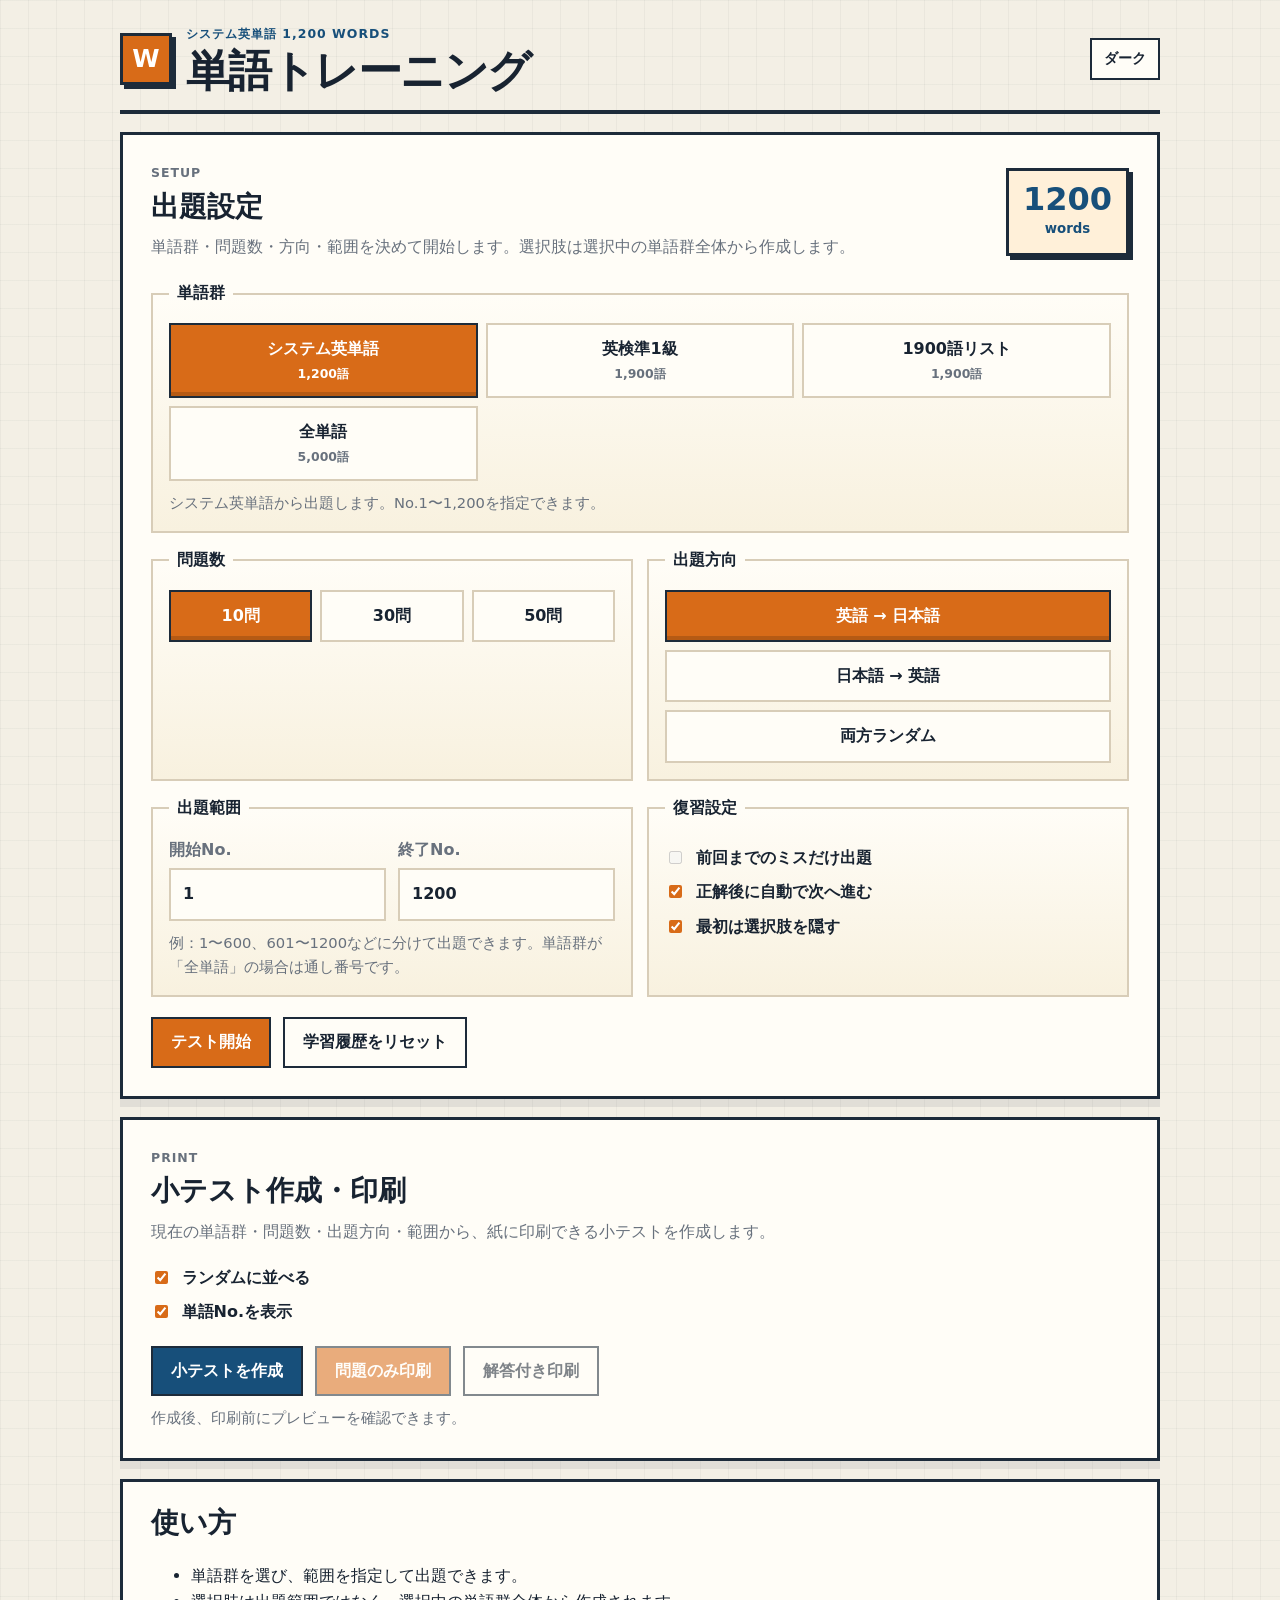
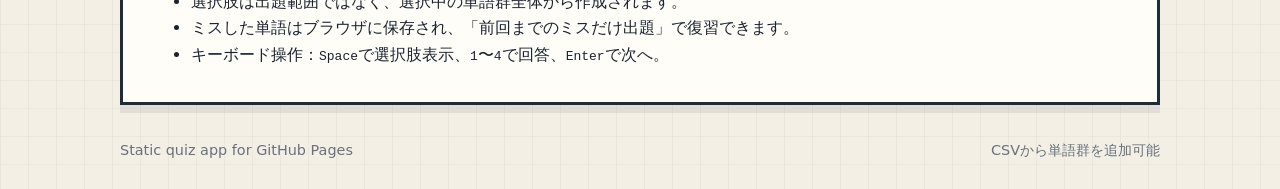
==== commit 47898e59: "index.html を更新" ====
--- a/docs/index.html
+++ b/docs/index.html
@@ -76,6 +76,32 @@
         <button id="start-btn" class="primary" type="button">テスト開始</button>
         <button id="reset-stats-btn" class="ghost" type="button">学習履歴をリセット</button>
       </div>
+    </section>
+
+
+
+    <section id="print-card" class="card print-card">
+      <div class="section-head">
+        <div>
+          <p class="section-kicker">PRINT</p>
+          <h2>小テスト作成・印刷</h2>
+          <p>現在の単語群・問題数・出題方向・範囲から、紙に印刷できる小テストを作成します。</p>
+        </div>
+      </div>
+
+      <div class="print-options">
+        <label class="check"><input id="print-shuffle" type="checkbox" checked> ランダムに並べる</label>
+        <label class="check"><input id="print-show-no" type="checkbox" checked> 単語No.を表示</label>
+      </div>
+
+      <div class="action-row">
+        <button id="build-print-btn" class="secondary" type="button">小テストを作成</button>
+        <button id="print-quiz-btn" class="primary" type="button" disabled>問題のみ印刷</button>
+        <button id="print-with-answer-btn" class="ghost" type="button" disabled>解答付き印刷</button>
+      </div>
+
+      <p id="print-status" class="hint">作成後、印刷前にプレビューを確認できます。</p>
+      <div id="print-preview" class="print-preview hidden" aria-live="polite"></div>
     </section>
 
     <section id="quiz-card" class="card quiz-card hidden" aria-live="polite">
@@ -160,7 +186,10 @@
     <span>CSVから単語群を追加可能</span>
   </footer>
 
+  <div id="print-area" class="print-area" aria-hidden="true"></div>
+
   <script src="words.js"></script>
   <script src="app.js"></script>
+  <script src="print.js"></script>
 </body>
 </html>
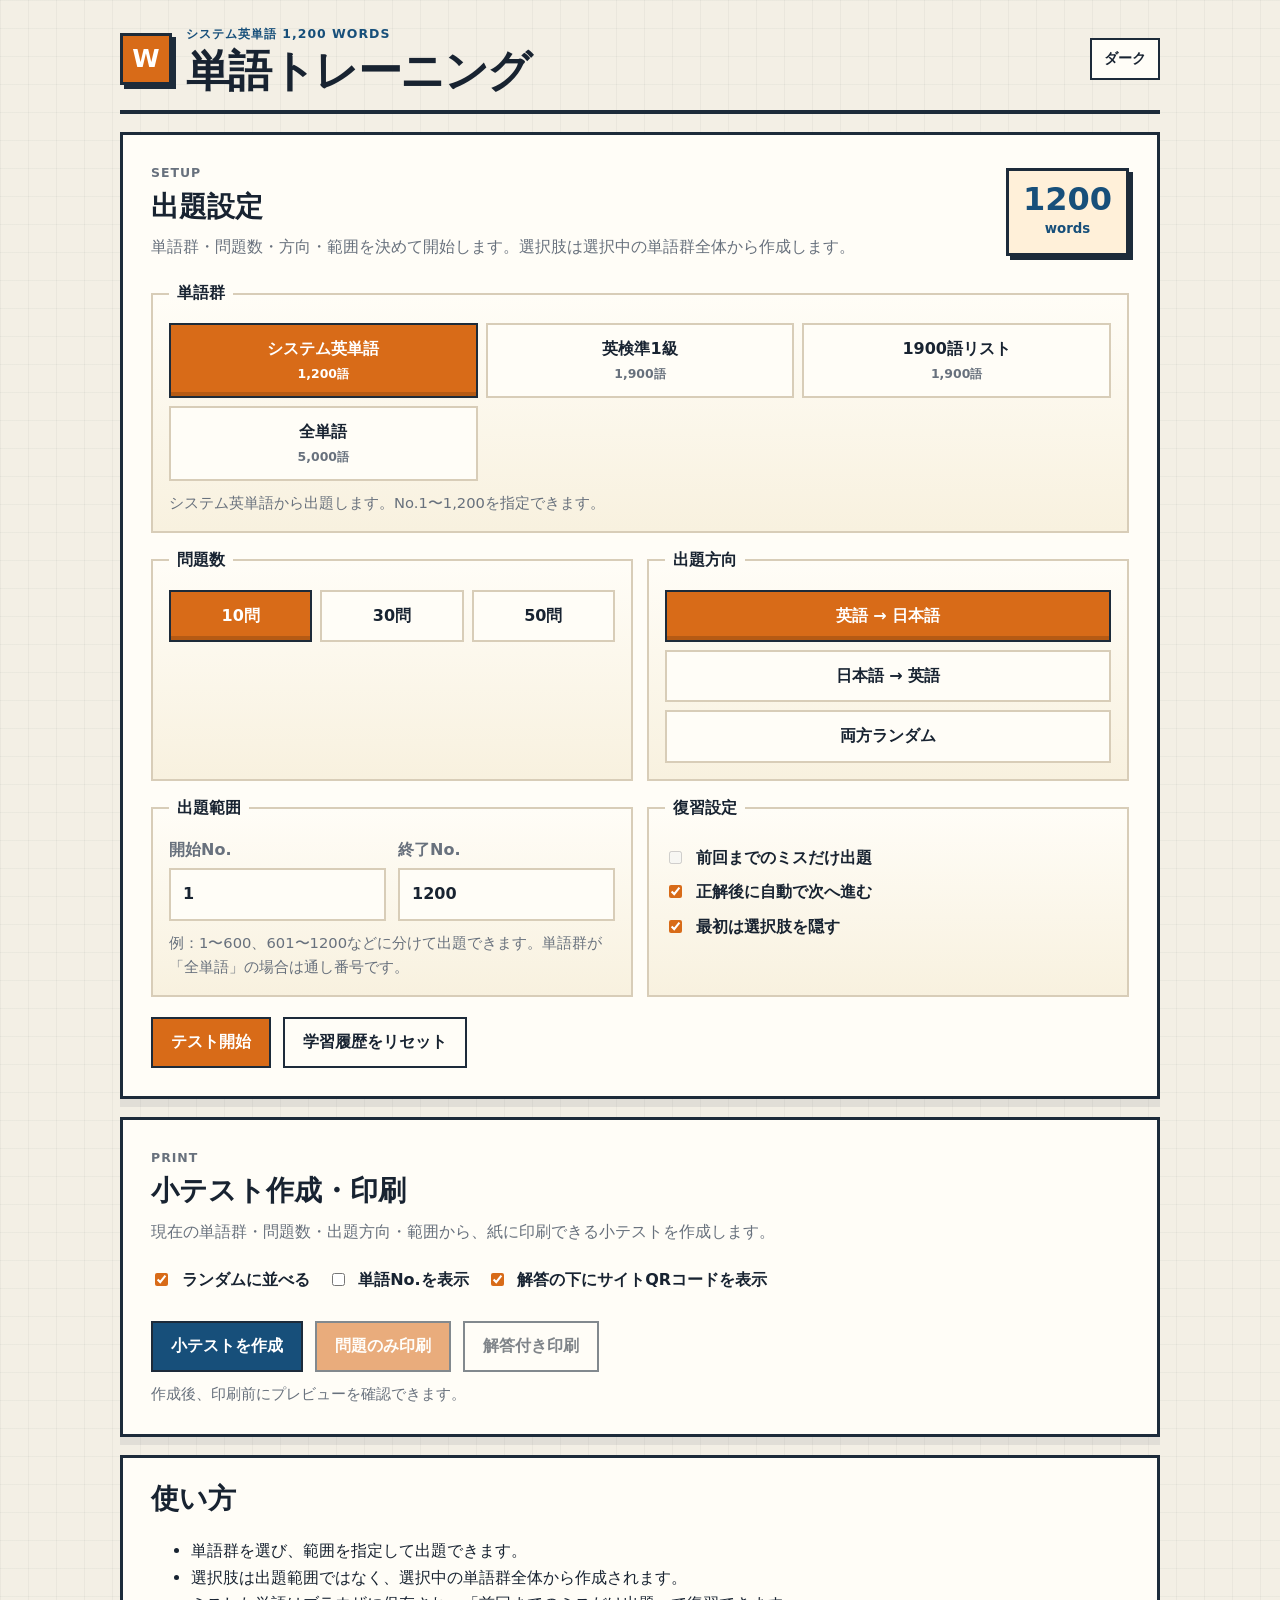
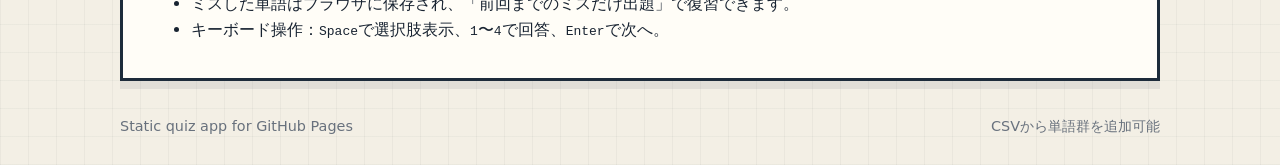
==== commit 345df1ef: "Add files via upload" ====
--- a/docs/index.html
+++ b/docs/index.html
@@ -91,7 +91,8 @@
 
       <div class="print-options">
         <label class="check"><input id="print-shuffle" type="checkbox" checked> ランダムに並べる</label>
-        <label class="check"><input id="print-show-no" type="checkbox" checked> 単語No.を表示</label>
+        <label class="check"><input id="print-show-no" type="checkbox"> 単語No.を表示</label>
+        <label class="check"><input id="print-qr" type="checkbox" checked> 解答の下にサイトQRコードを表示</label>
       </div>
 
       <div class="action-row">
--- a/docs/style.css
+++ b/docs/style.css
@@ -453,3 +453,375 @@
     grid-template-columns: 1fr;
   }
 }
+
+
+/* =========================
+   小テスト作成・印刷
+   v4: 単語No.を問題番号セルから分離し、はみ出しを防止
+========================= */
+.print-card .print-options {
+  display: flex;
+  flex-wrap: wrap;
+  gap: 6px 18px;
+  margin-top: -6px;
+}
+
+.print-preview {
+  margin-top: 18px;
+  padding: 14px;
+  border: 2px solid var(--line);
+  background: var(--paper-2);
+  color: #111;
+  max-height: 560px;
+  overflow: auto;
+}
+
+.print-preview .print-sheet {
+  width: auto;
+  min-height: auto;
+  margin: 0;
+  padding: 14px;
+  box-shadow: none;
+}
+
+.print-preview 
+.answer-qr-block {
+  display: flex;
+  align-items: center;
+  justify-content: space-between;
+  gap: 12px;
+  margin-top: 10px;
+  padding: 8px 10px;
+  border: 1px solid #222;
+  background: #fff;
+  page-break-inside: avoid;
+  break-inside: avoid;
+}
+
+.answer-qr-title {
+  margin: 0 0 3px;
+  color: #111;
+  font-size: 12px;
+  font-weight: 700;
+}
+
+.answer-qr-url {
+  margin: 0;
+  color: #222;
+  font-size: 9.5px;
+  line-height: 1.3;
+  word-break: break-all;
+}
+
+.answer-qr-img {
+  width: 24mm;
+  height: 24mm;
+  flex: 0 0 24mm;
+  object-fit: contain;
+}
+
+.answer-sheet {
+  margin-top: 14px;
+}
+
+.print-area {
+  display: none;
+}
+
+.print-sheet {
+  width: 210mm;
+  min-height: auto;
+  margin: 0 auto;
+  padding: 11mm;
+  background: #fff;
+  color: #111;
+  box-sizing: border-box;
+  font-family: Arial, "Yu Gothic", "Hiragino Kaku Gothic ProN", Meiryo, sans-serif;
+}
+
+.print-header {
+  display: flex;
+  align-items: flex-start;
+  justify-content: space-between;
+  gap: 16px;
+  padding-bottom: 7px;
+  margin-bottom: 8px;
+  border-bottom: 2px solid #111;
+}
+
+.print-header h1 {
+  margin: 0 0 3px;
+  color: #111;
+  font-size: 20px;
+  line-height: 1.15;
+  letter-spacing: .08em;
+}
+
+.print-header p,
+.print-meta p {
+  margin: 1px 0;
+  color: #222;
+  font-size: 10.5px;
+  line-height: 1.45;
+}
+
+.print-meta {
+  min-width: 46mm;
+  text-align: left;
+}
+
+.print-grid {
+  display: grid;
+  grid-template-columns: 1fr 1fr;
+  gap: 3.2px 7px;
+}
+
+.print-question {
+  display: grid;
+  grid-template-columns: 22px minmax(0, 1.08fr) minmax(0, .92fr);
+  min-height: 31px;
+  border: 1px solid #222;
+  page-break-inside: avoid;
+  break-inside: avoid;
+  background: #fff;
+}
+
+.print-no {
+  display: flex;
+  align-items: center;
+  justify-content: center;
+  border-right: 1px solid #222;
+  color: #555;
+  font-size: 9px;
+  line-height: 1;
+  overflow: hidden;
+  white-space: nowrap;
+}
+
+.print-word {
+  display: flex;
+  align-items: center;
+  gap: 3px;
+  min-width: 0;
+  padding: 3px 5px;
+  border-right: 1px solid #222;
+  font-size: 12.5px;
+  line-height: 1.25;
+  word-break: break-word;
+  overflow: hidden;
+}
+
+.print-dir,
+.print-qno {
+  flex: 0 0 auto;
+  display: inline-flex;
+  align-items: center;
+  justify-content: center;
+  min-height: 13px;
+  padding: 0 3px;
+  border: 1px solid #888;
+  color: #555;
+  font-size: 7.5px;
+  line-height: 1;
+  white-space: nowrap;
+}
+
+.print-qno {
+  max-width: 30px;
+  overflow: hidden;
+  text-overflow: clip;
+  border-color: #bbb;
+  color: #666;
+}
+
+.print-word-text {
+  min-width: 0;
+  overflow-wrap: anywhere;
+}
+
+.print-blank {
+  min-width: 0;
+  padding: 3px 5px;
+  font-size: 11.5px;
+  line-height: 1.25;
+  word-break: break-word;
+}
+
+.print-footer {
+  display: flex;
+  justify-content: space-between;
+  gap: 10px;
+  margin-top: 8px;
+  padding-top: 4px;
+  border-top: 1px solid #777;
+  color: #555;
+  font-size: 8.5px;
+  line-height: 1.35;
+}
+
+
+.answer-qr-block {
+  display: flex;
+  align-items: center;
+  justify-content: space-between;
+  gap: 12px;
+  margin-top: 10px;
+  padding: 8px 10px;
+  border: 1px solid #222;
+  background: #fff;
+  page-break-inside: avoid;
+  break-inside: avoid;
+}
+
+.answer-qr-title {
+  margin: 0 0 3px;
+  color: #111;
+  font-size: 12px;
+  font-weight: 700;
+}
+
+.answer-qr-url {
+  margin: 0;
+  color: #222;
+  font-size: 9.5px;
+  line-height: 1.3;
+  word-break: break-all;
+}
+
+.answer-qr-img {
+  width: 24mm;
+  height: 24mm;
+  flex: 0 0 24mm;
+  object-fit: contain;
+}
+
+.answer-sheet {
+  page-break-before: auto;
+  break-before: auto;
+}
+
+.answer-sheet h1 {
+  margin: 0 0 8px;
+  color: #111;
+  font-size: 18px;
+  letter-spacing: .08em;
+}
+
+.answer-table {
+  width: 100%;
+  border-collapse: collapse;
+  font-size: 11px;
+  line-height: 1.35;
+}
+
+.answer-table th,
+.answer-table td {
+  border: 1px solid #222;
+  padding: 4px 5px;
+  text-align: left;
+  vertical-align: top;
+}
+
+.answer-table th:first-child,
+.answer-table td:first-child {
+  width: 34px;
+  text-align: center;
+}
+
+@media (max-width: 780px) {
+  .print-card .print-options {
+    display: block;
+  }
+}
+
+@media print {
+  @page {
+    size: A4 portrait;
+    margin: 0;
+  }
+
+  html,
+  body {
+    width: auto !important;
+    min-width: 0 !important;
+    min-height: 0 !important;
+    margin: 0 !important;
+    padding: 0 !important;
+    background: #fff !important;
+  }
+
+  body.printing .site-header,
+  body.printing .app-shell,
+  body.printing .site-footer {
+    display: none !important;
+  }
+
+  body.printing .print-area {
+    display: block !important;
+    margin: 0 !important;
+    padding: 0 !important;
+  }
+
+  body.printing .print-sheet {
+    width: auto !important;
+    min-height: 0 !important;
+    height: auto !important;
+    margin: 0 !important;
+    padding: 9mm 10mm !important;
+    box-shadow: none !important;
+    overflow: visible !important;
+    page-break-inside: auto !important;
+    break-inside: auto !important;
+  }
+
+  body.printing 
+.answer-qr-block {
+  display: flex;
+  align-items: center;
+  justify-content: space-between;
+  gap: 12px;
+  margin-top: 10px;
+  padding: 8px 10px;
+  border: 1px solid #222;
+  background: #fff;
+  page-break-inside: avoid;
+  break-inside: avoid;
+}
+
+.answer-qr-title {
+  margin: 0 0 3px;
+  color: #111;
+  font-size: 12px;
+  font-weight: 700;
+}
+
+.answer-qr-url {
+  margin: 0;
+  color: #222;
+  font-size: 9.5px;
+  line-height: 1.3;
+  word-break: break-all;
+}
+
+.answer-qr-img {
+  width: 24mm;
+  height: 24mm;
+  flex: 0 0 24mm;
+  object-fit: contain;
+}
+
+.answer-sheet {
+    page-break-before: auto !important;
+    break-before: auto !important;
+  }
+
+  body.printing .print-area .print-sheet + .print-sheet {
+    break-before: page !important;
+    page-break-before: always !important;
+  }
+
+  body.printing .print-area .print-sheet:last-child {
+    break-after: auto !important;
+    page-break-after: auto !important;
+  }
+}
